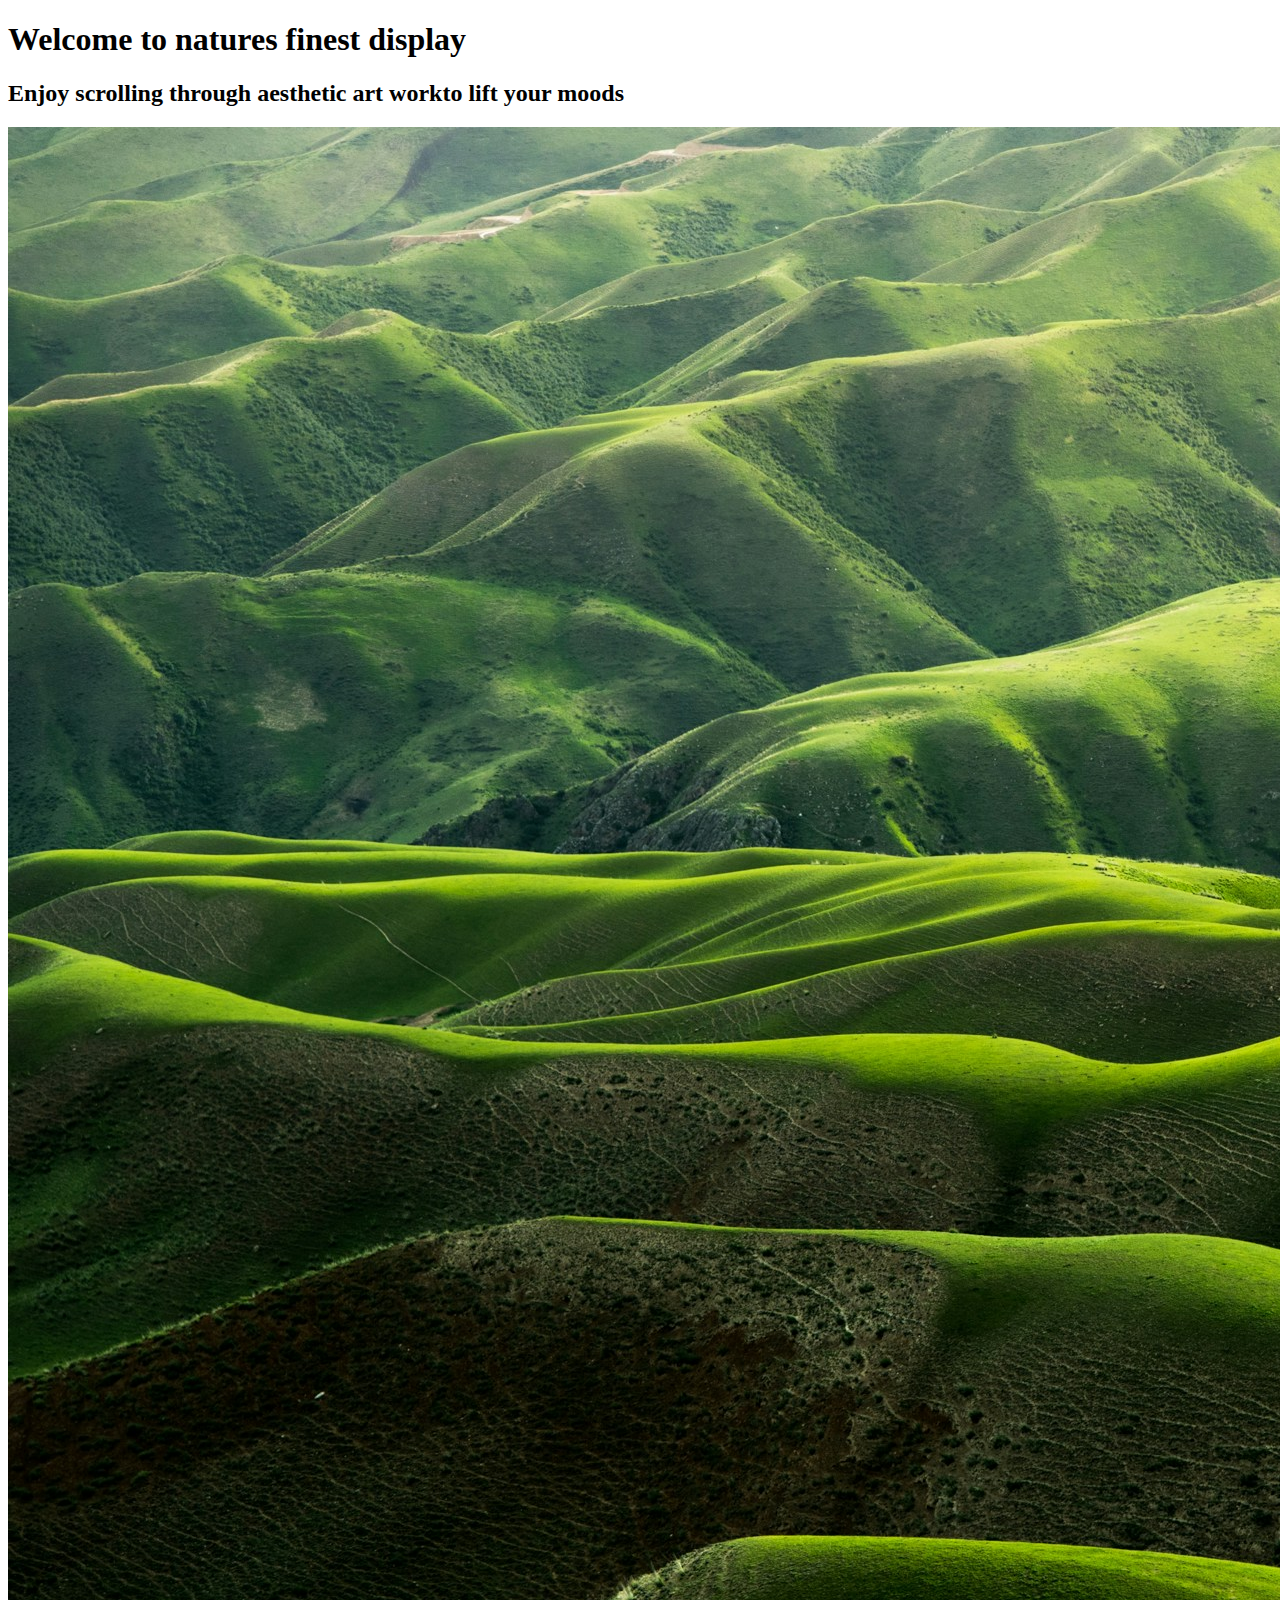
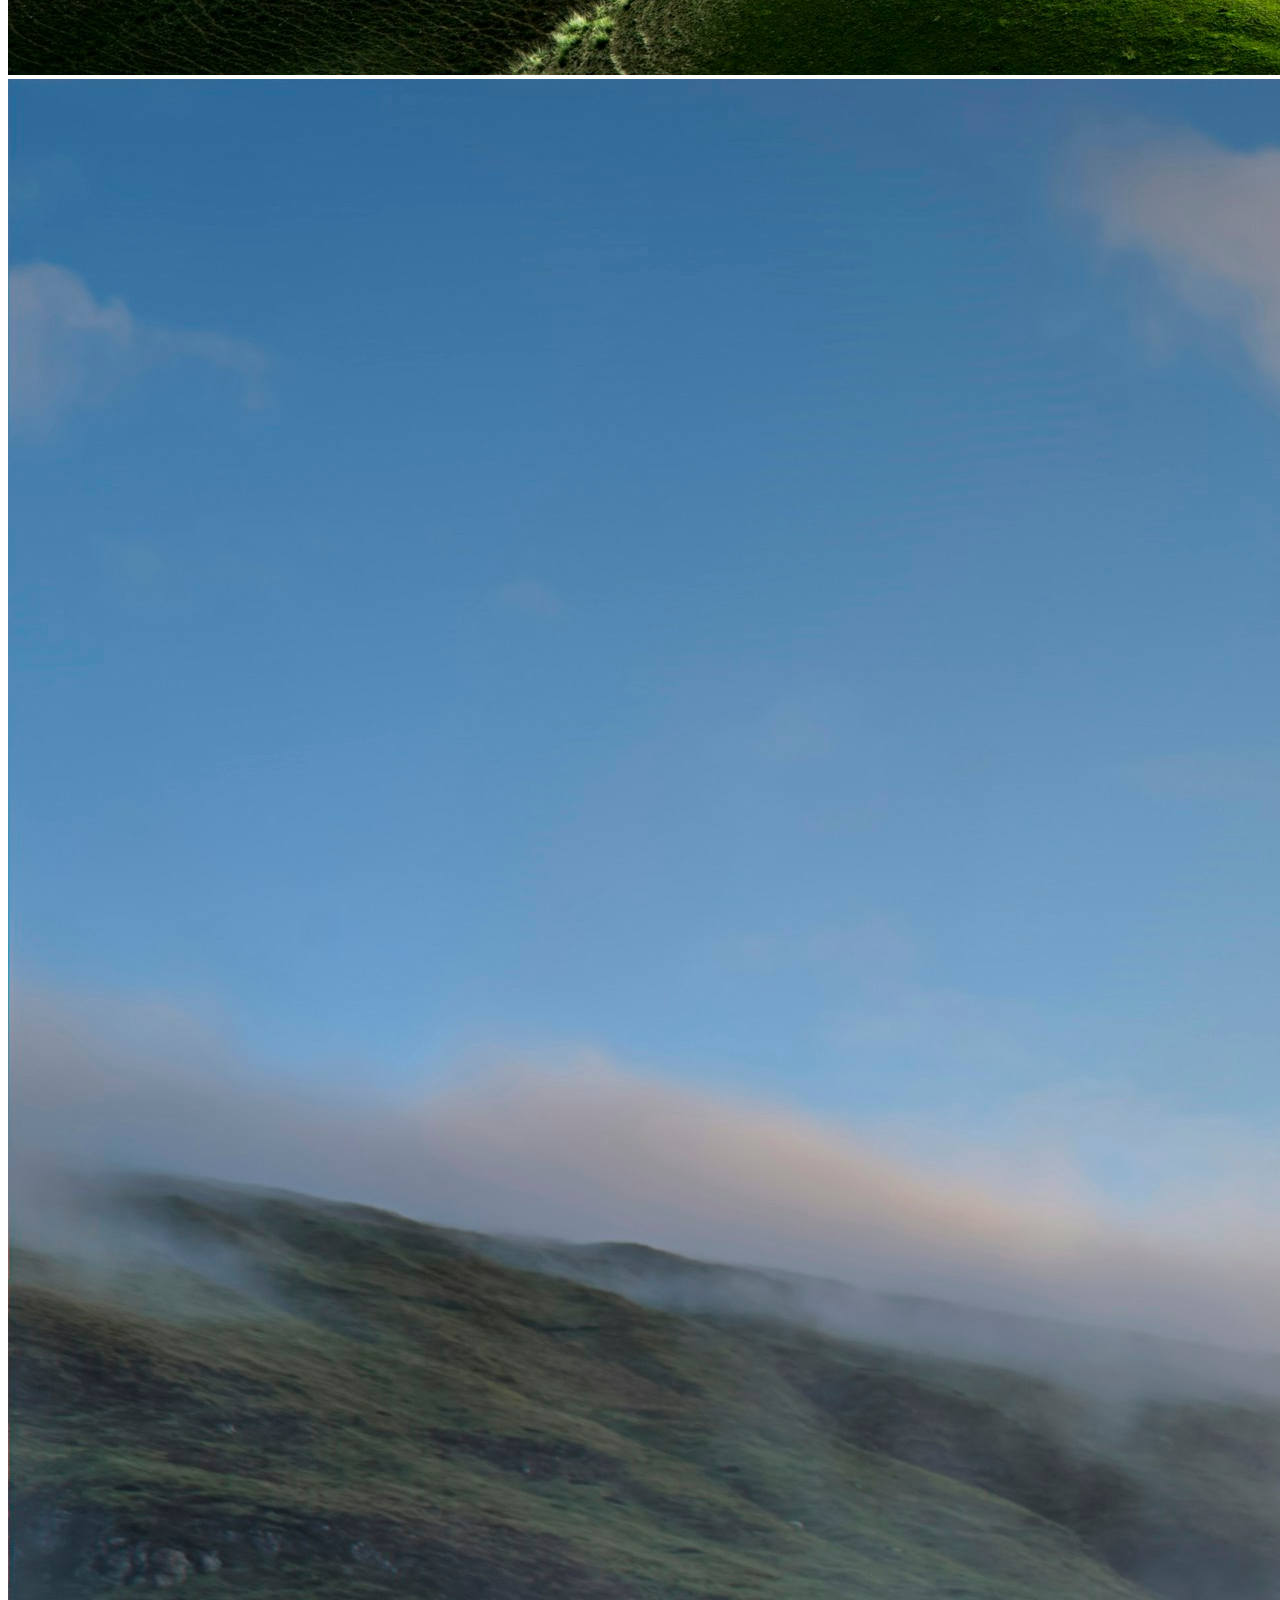
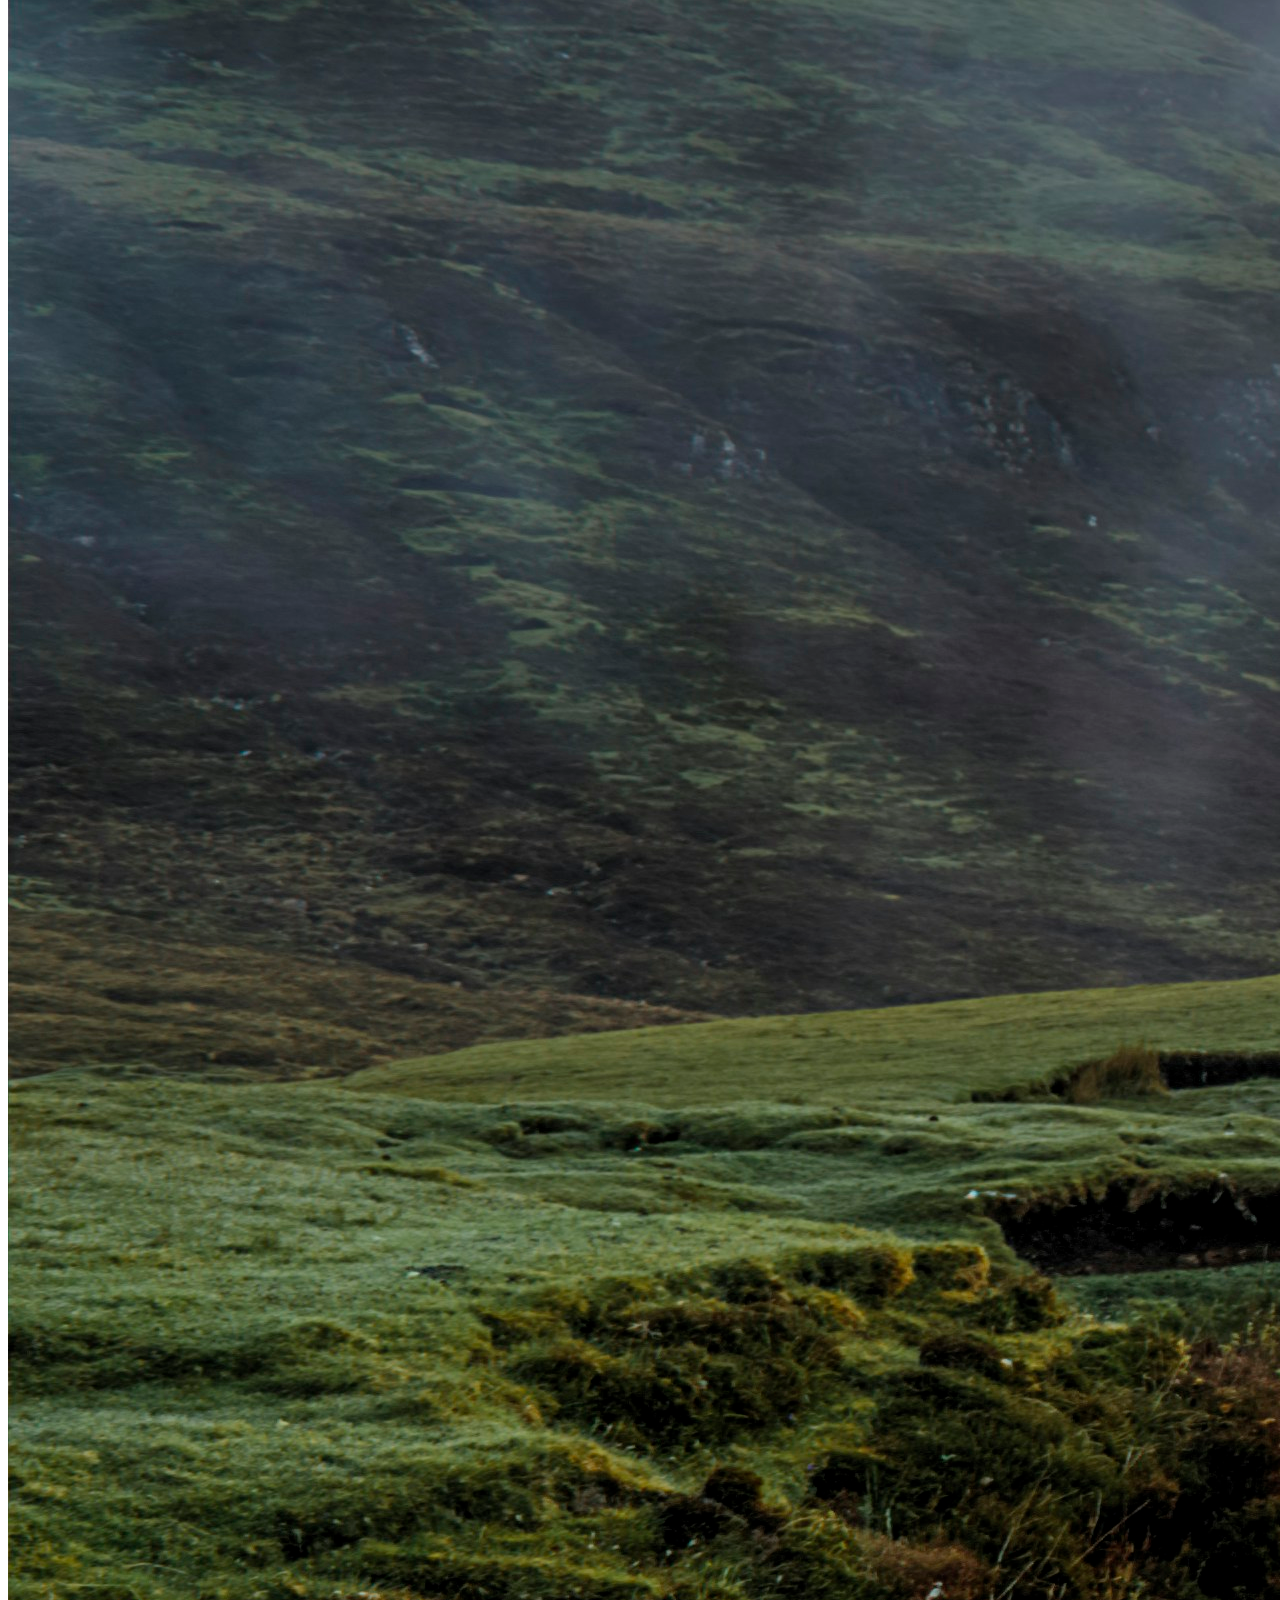
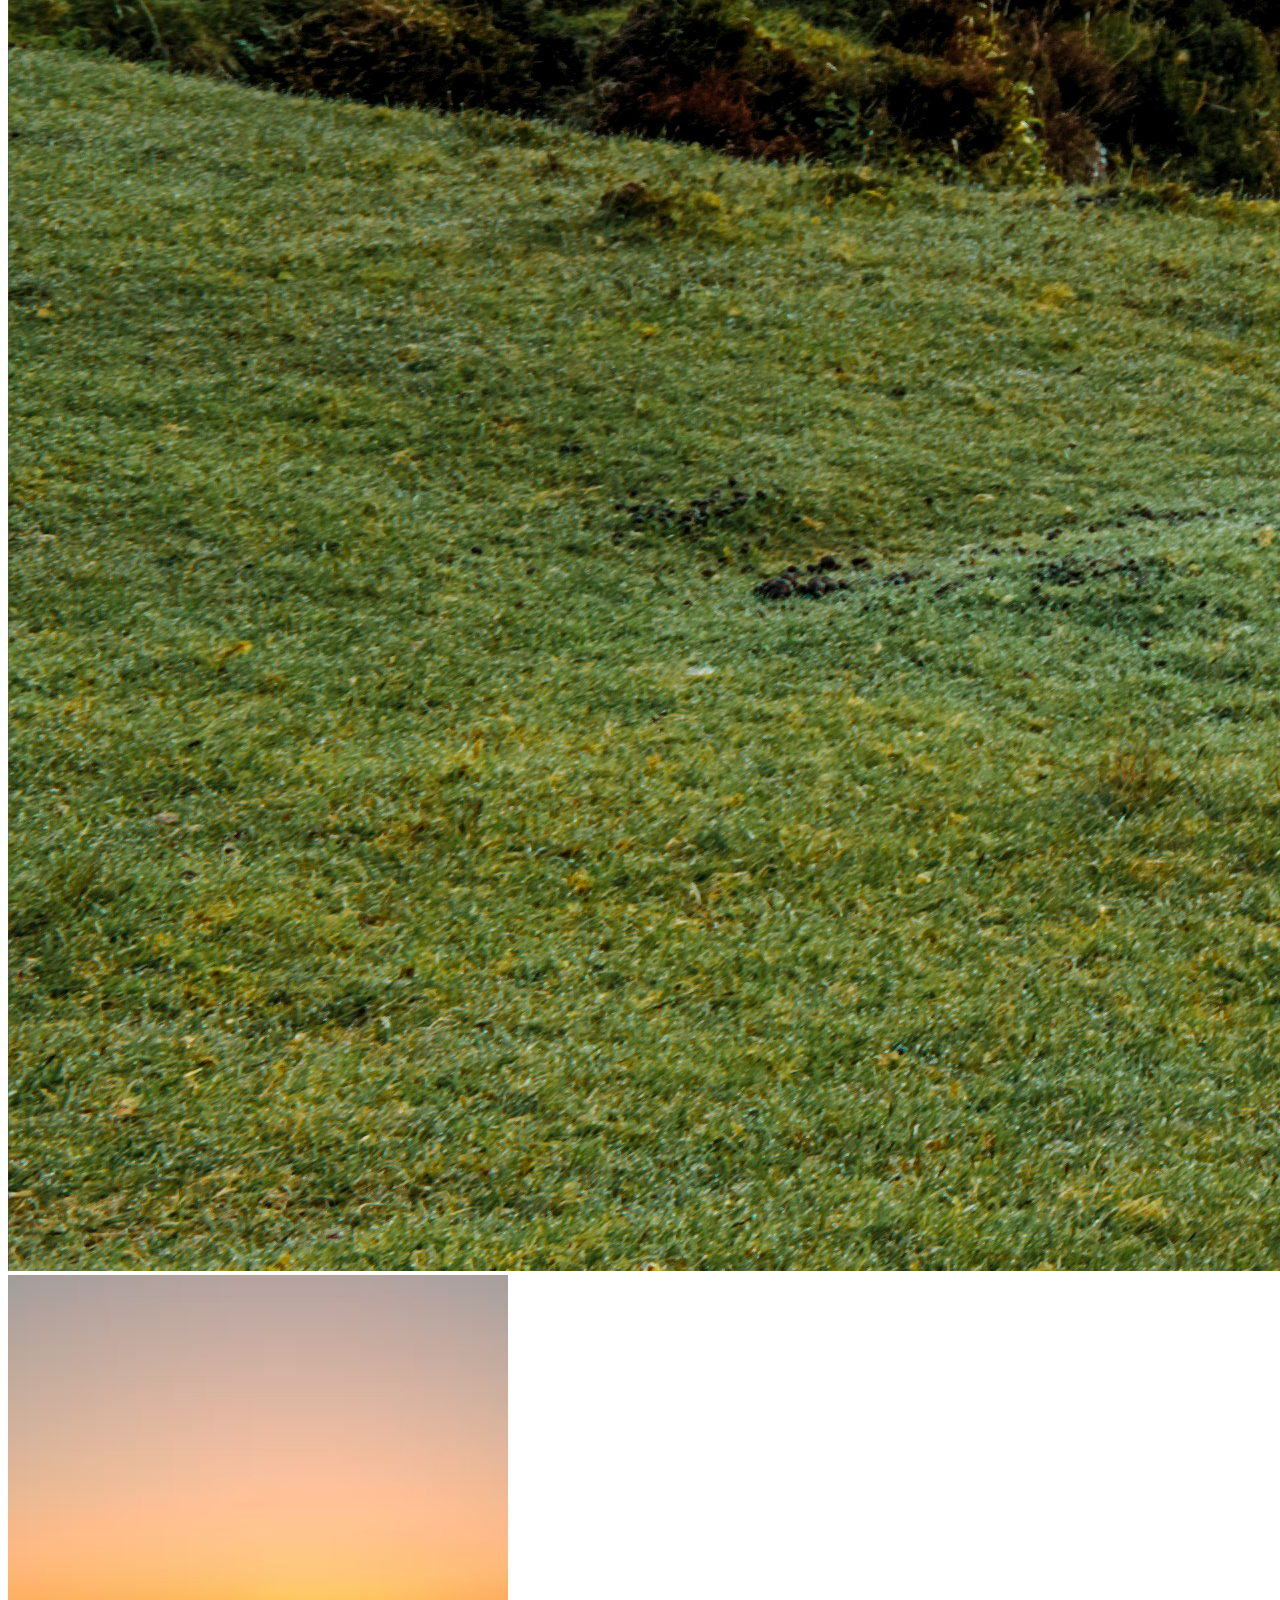
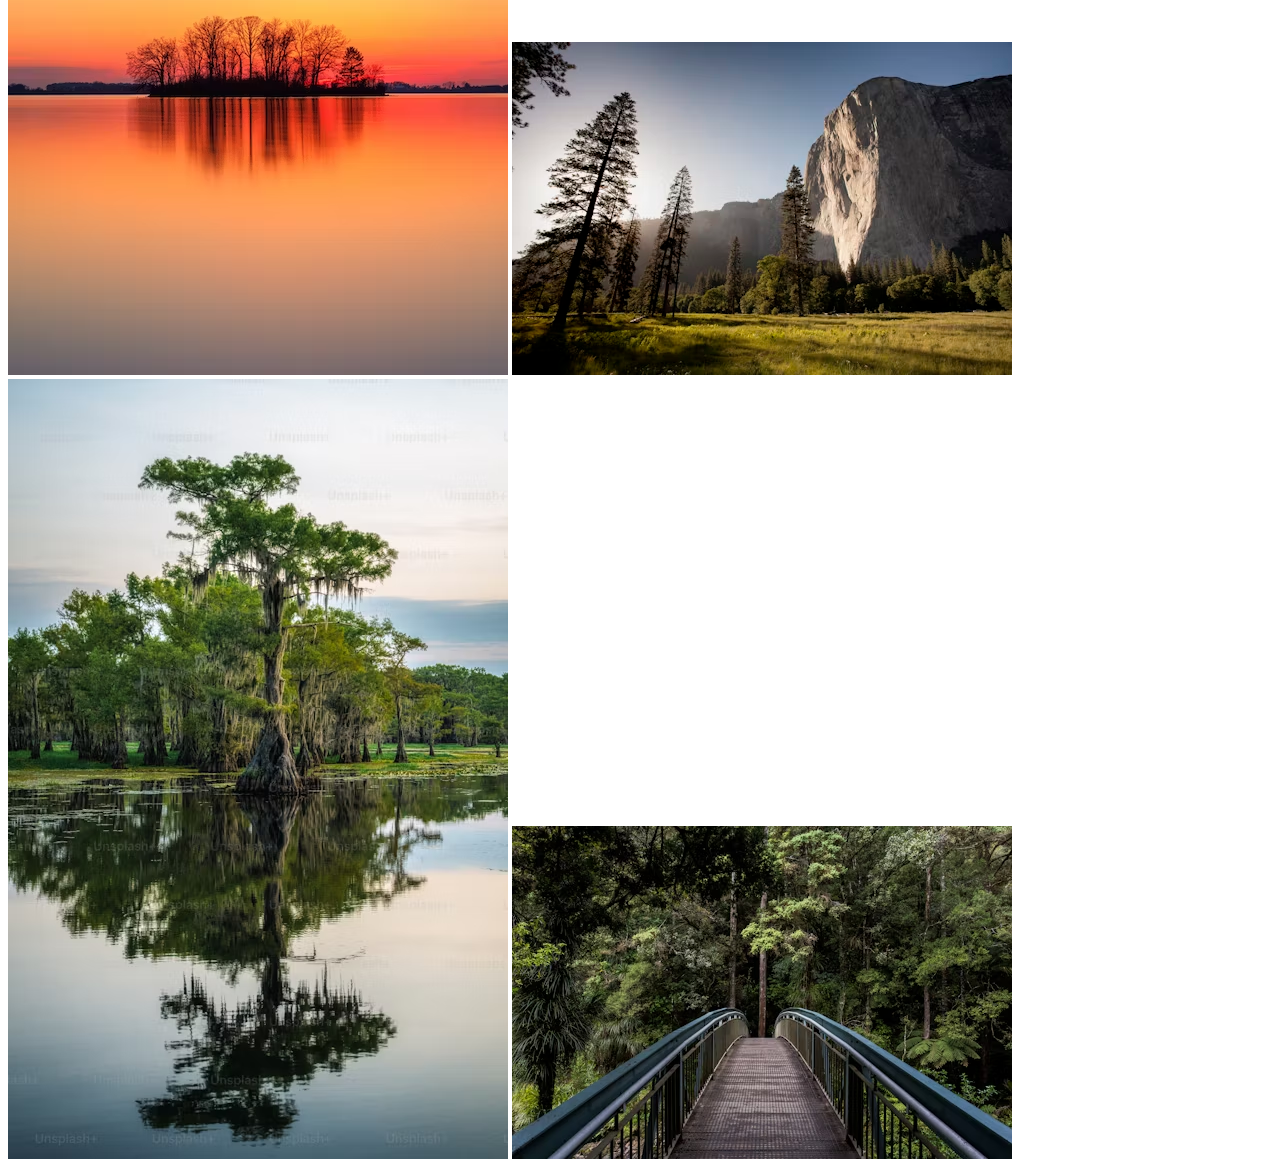
==== gallery.html @ 020b6b97 "added 6 nature images in the gallery page" ====
<!DOCTYPE html>
<html lang="en">
<head>
    <meta charset="UTF-8">
    <meta name="viewport" content="width=device-width, initial-scale=1.0">
    <title>Document</title>
</head>
<body>
    <h1>Welcome to natures finest display</h1>
    <h2>Enjoy scrolling through aesthetic art workto lift your moods</h2>
    <div class="gallery">
        <img src="images/nature.jpeg" alt="">
        <img src="images/nature1.jpeg" alt="">
        <img src="images/nature2.png" alt="">
        <img src="images/nature3.png" alt="">
        <img src="images/nature4.png" alt="">
        <img src="images/nature5.png" alt="">
    </div>
</body>
</html>
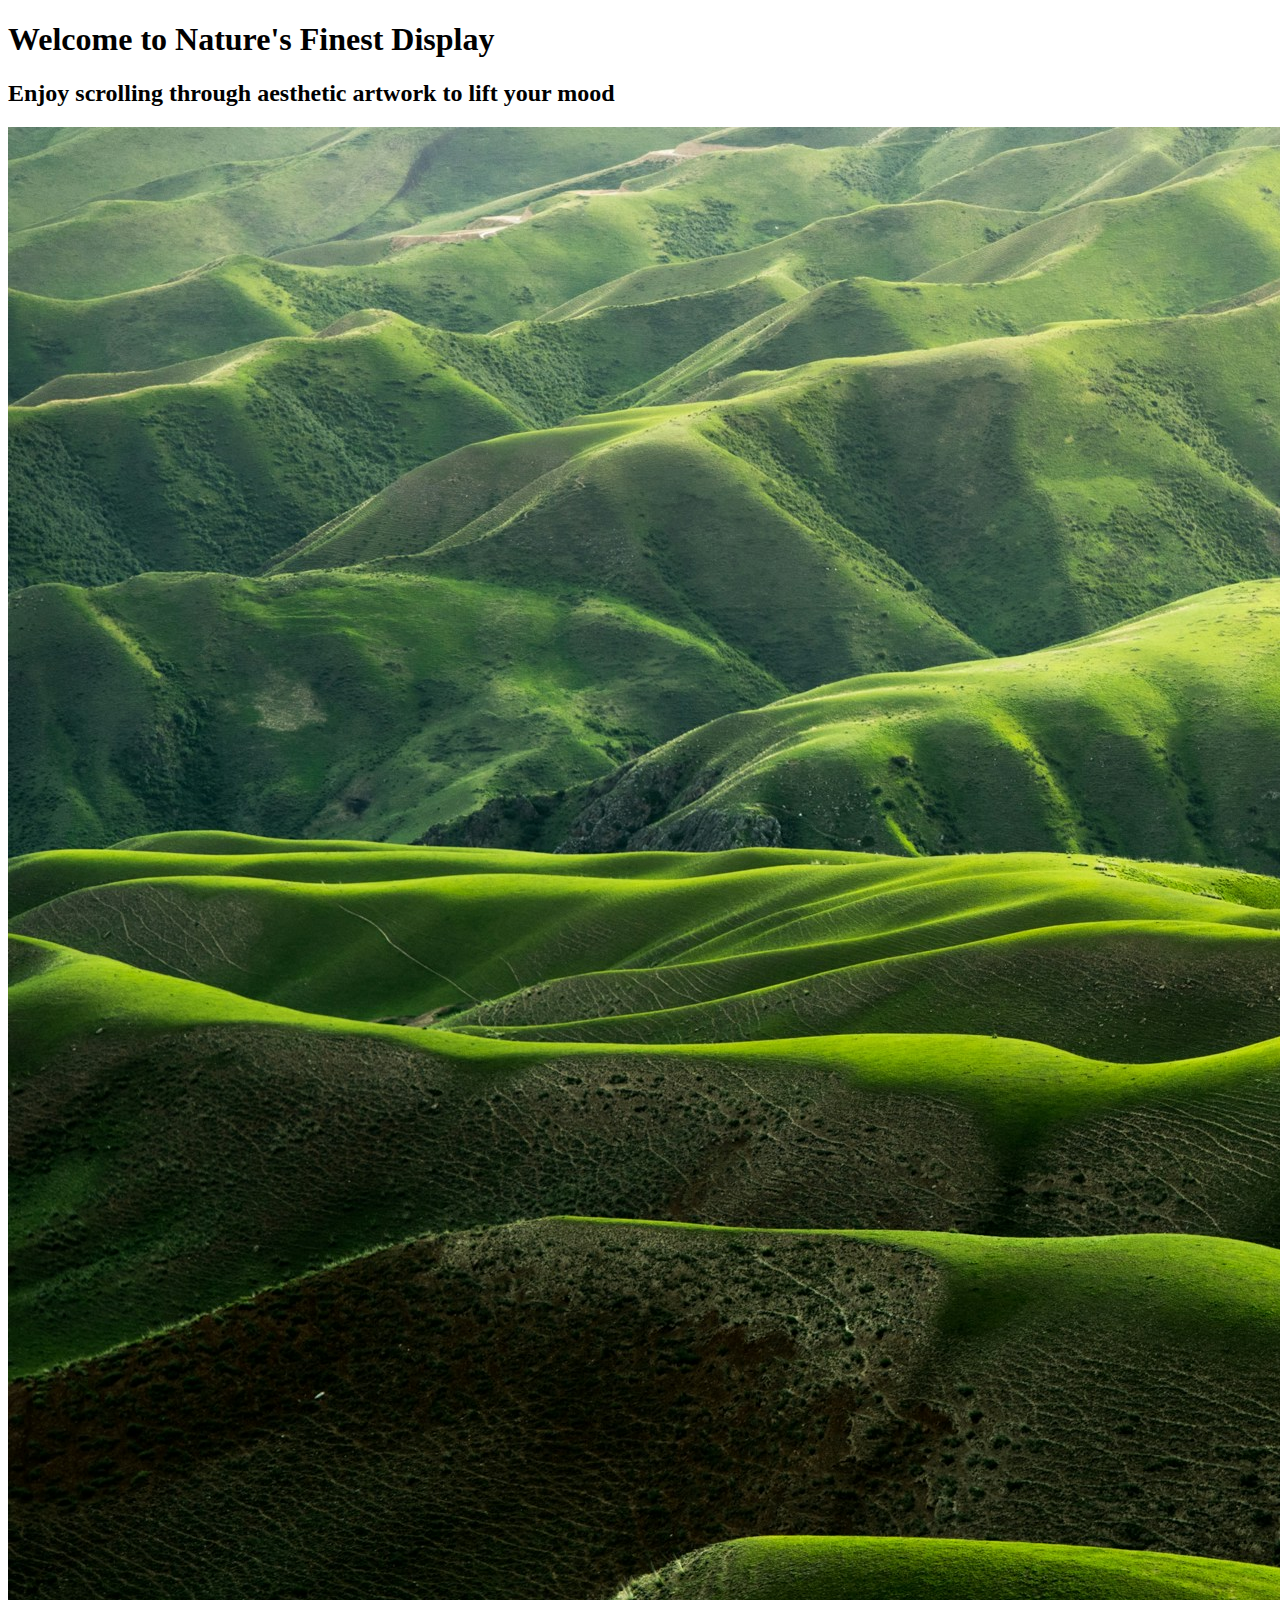
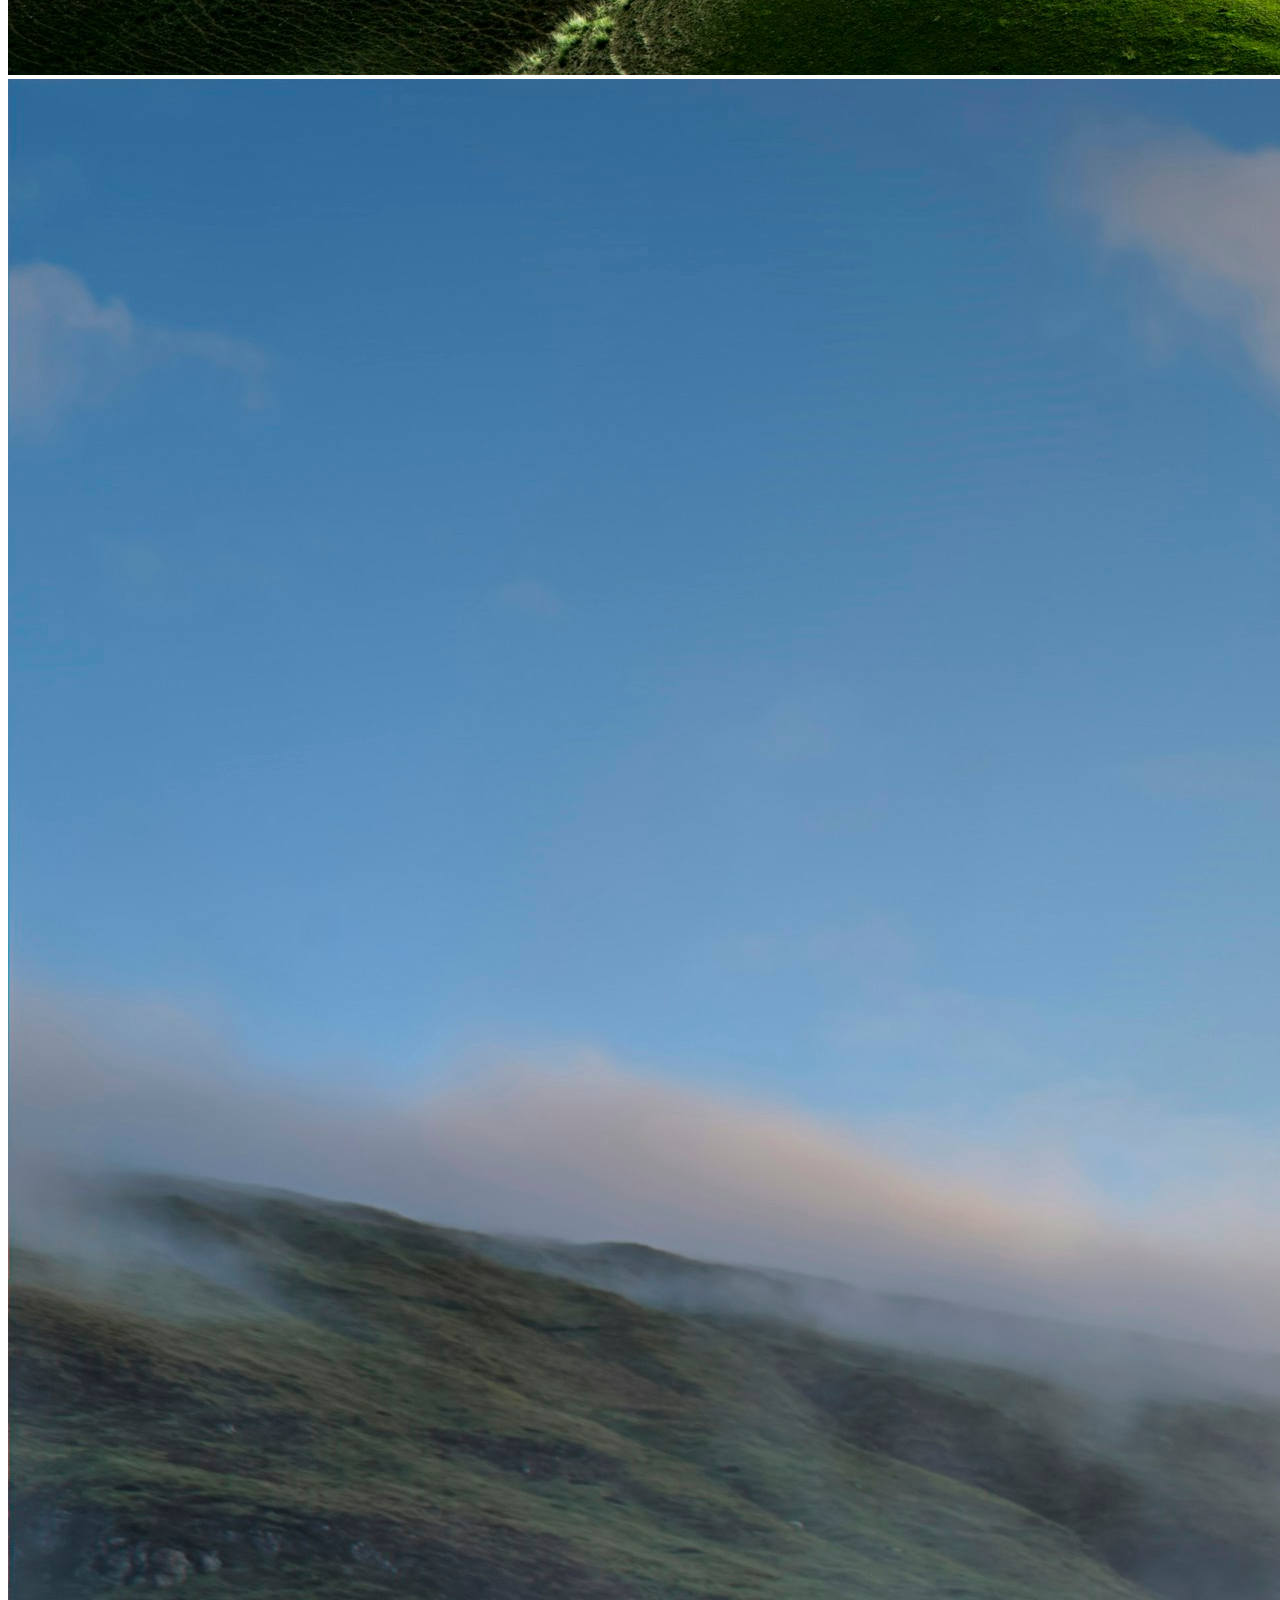
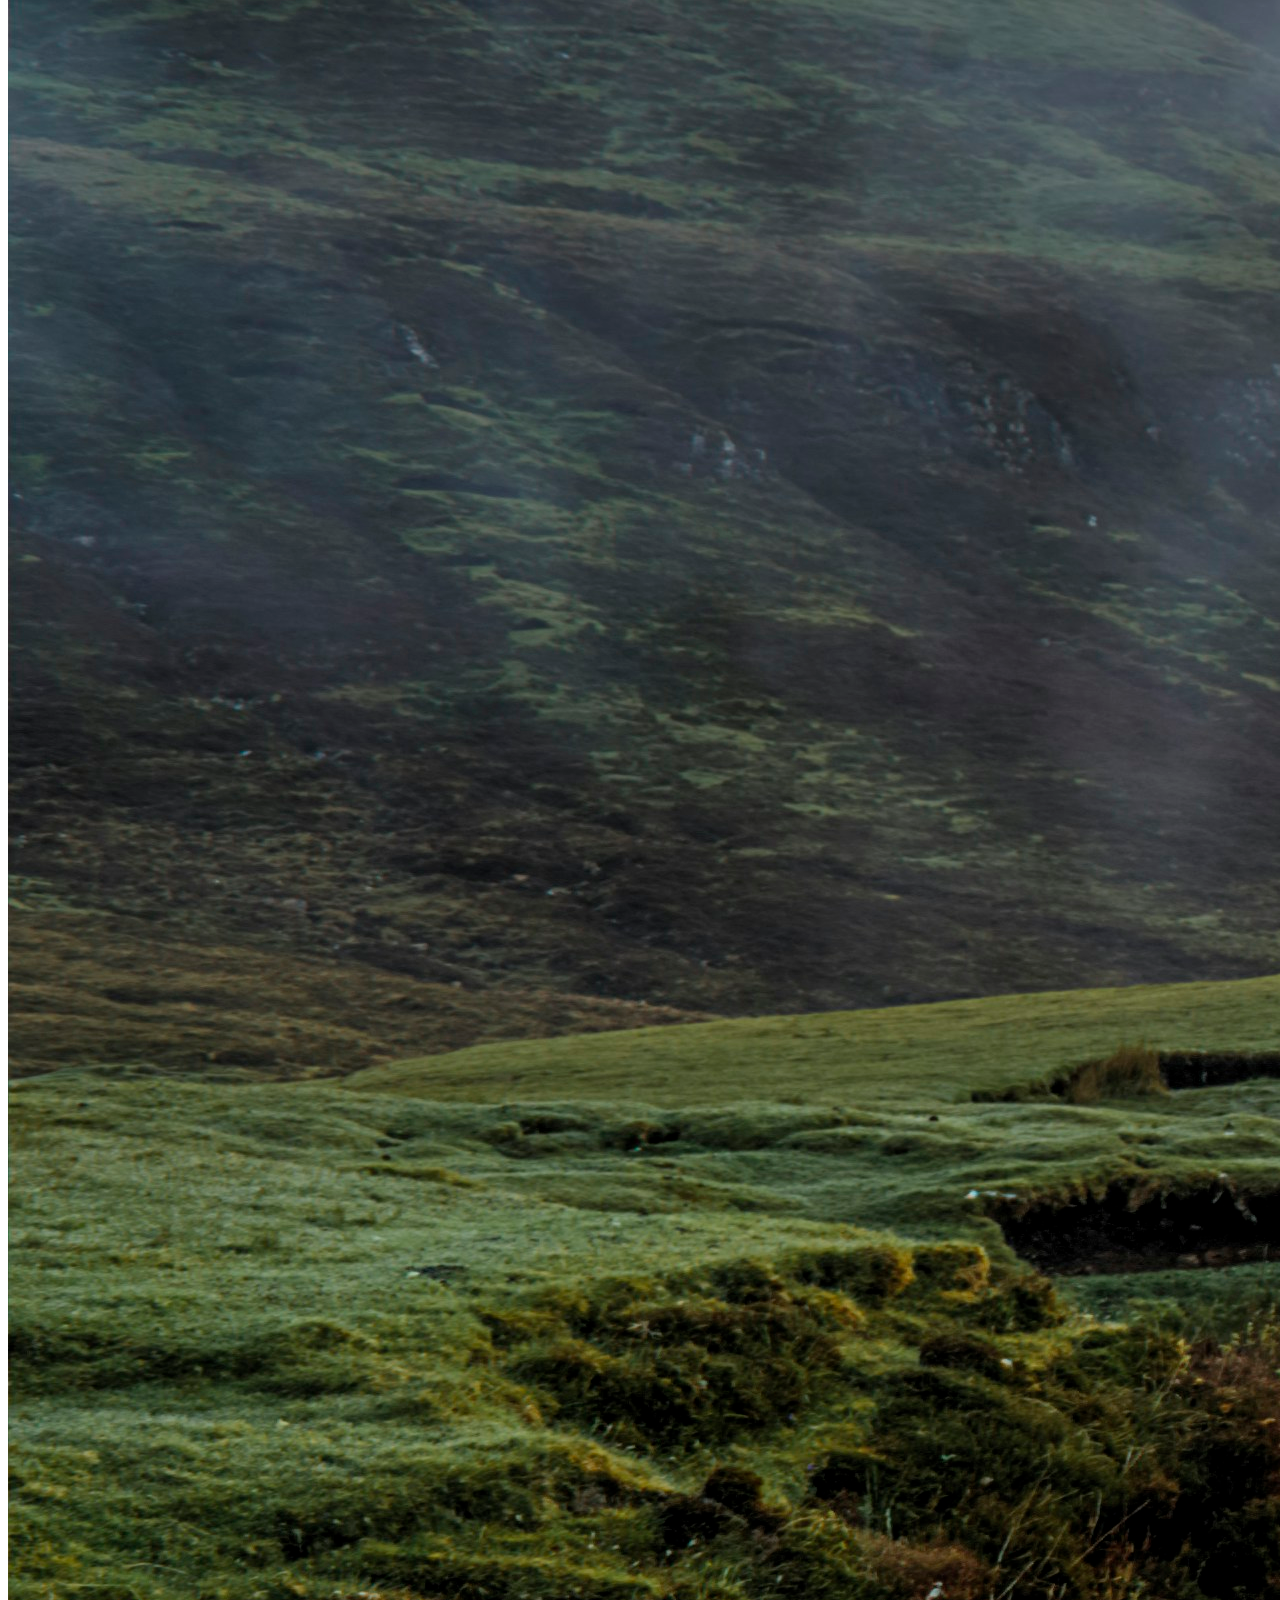
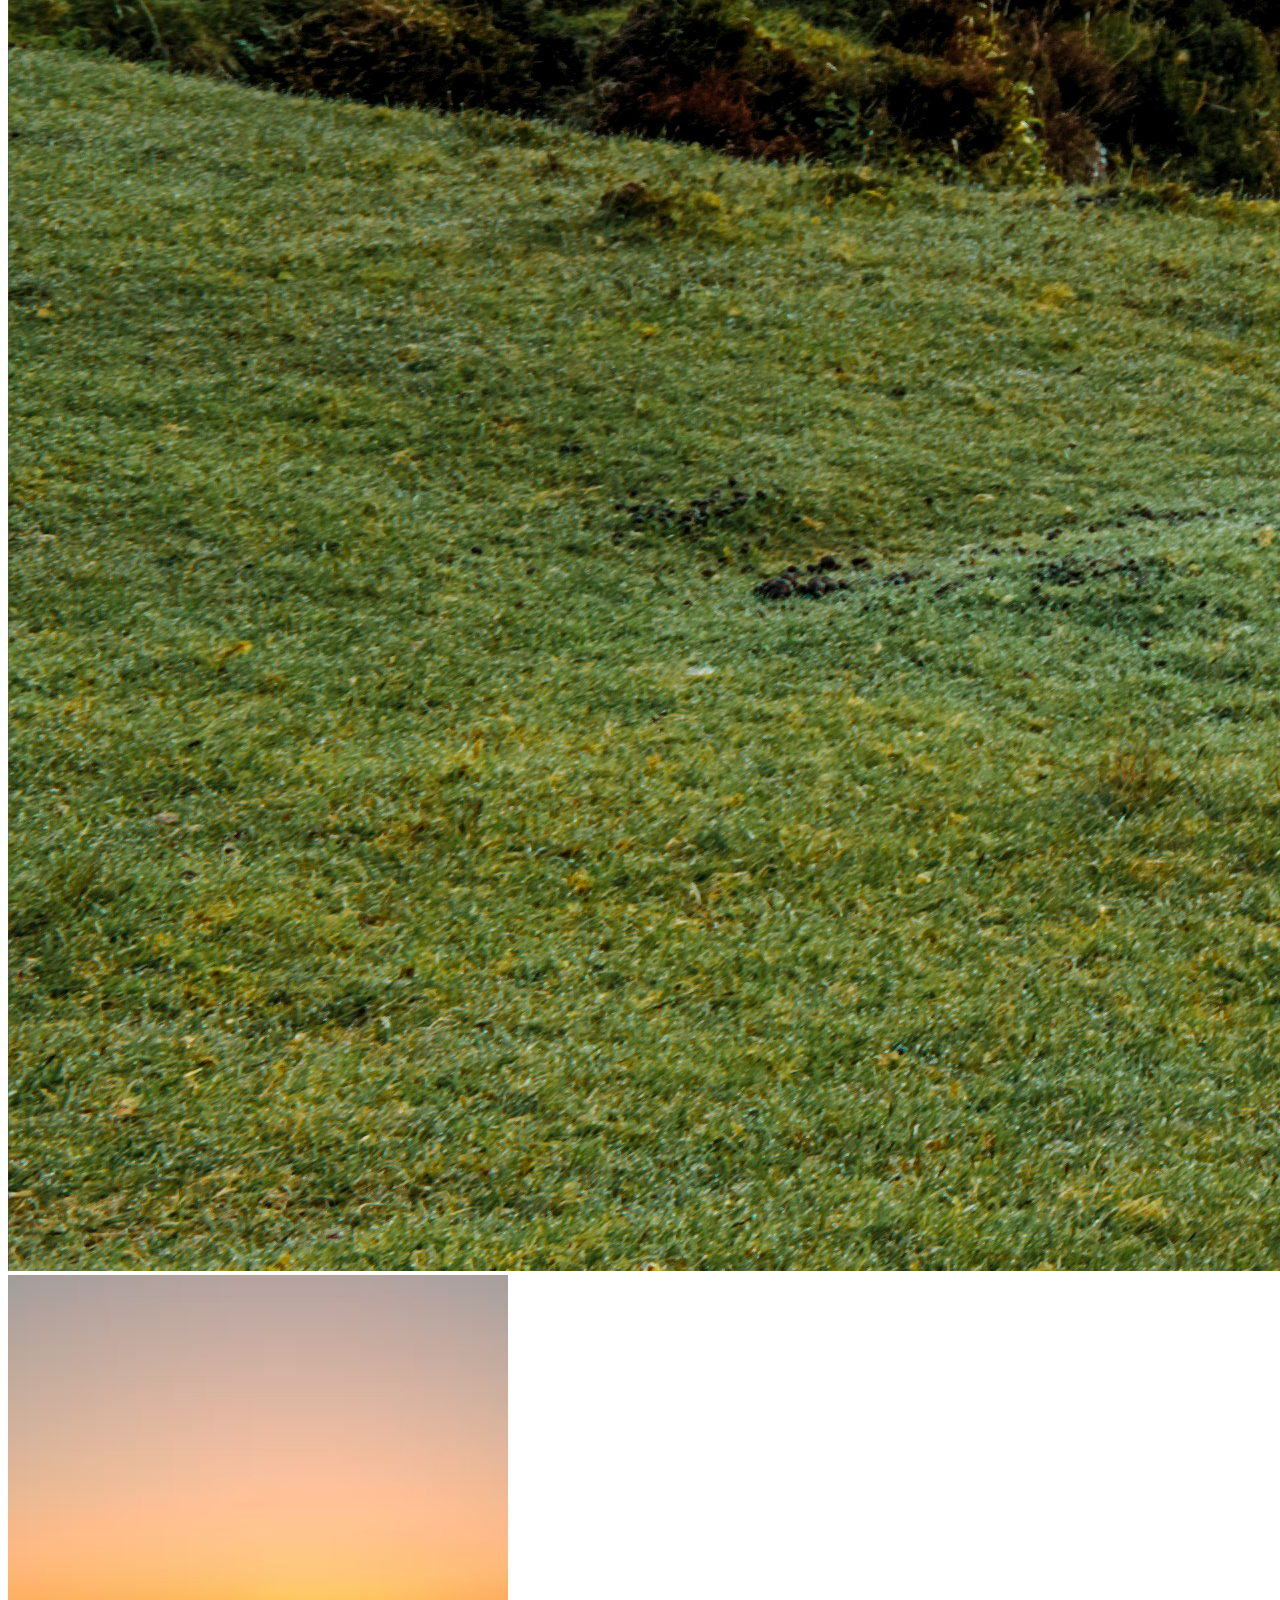
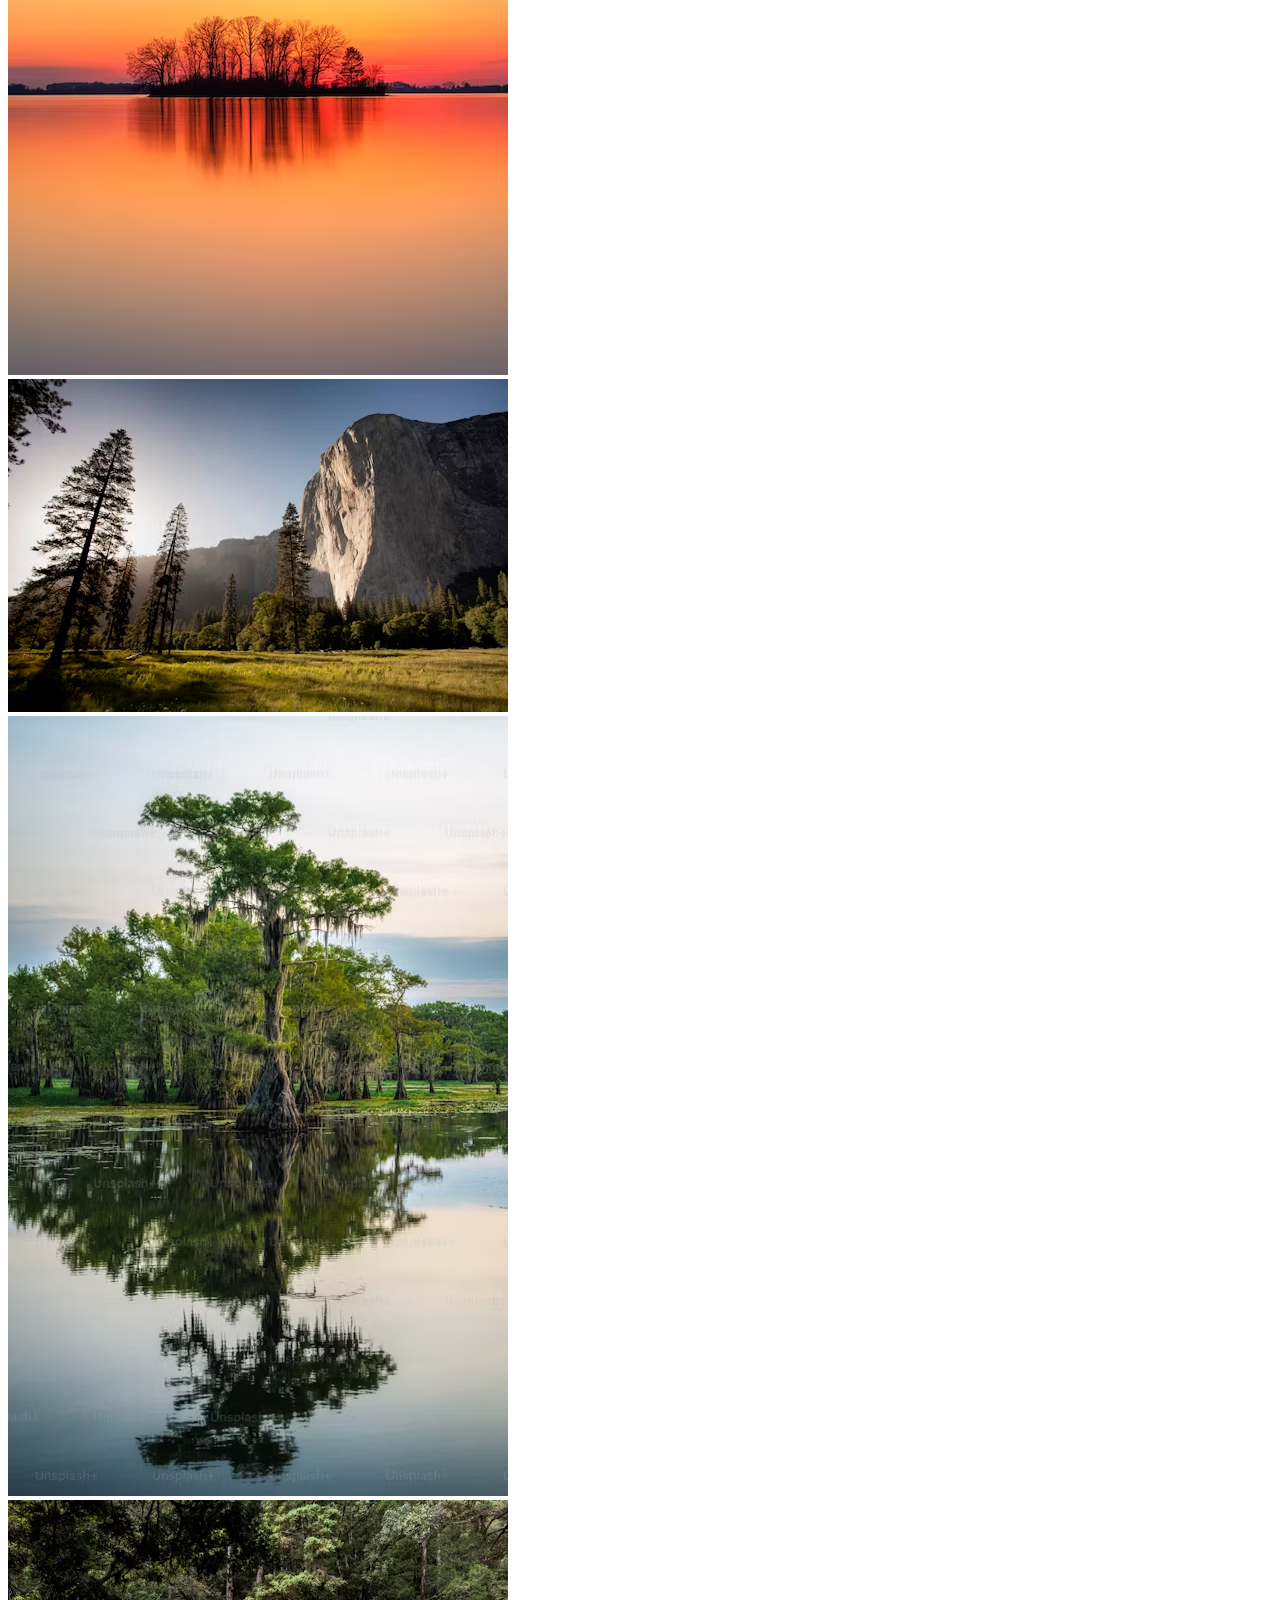
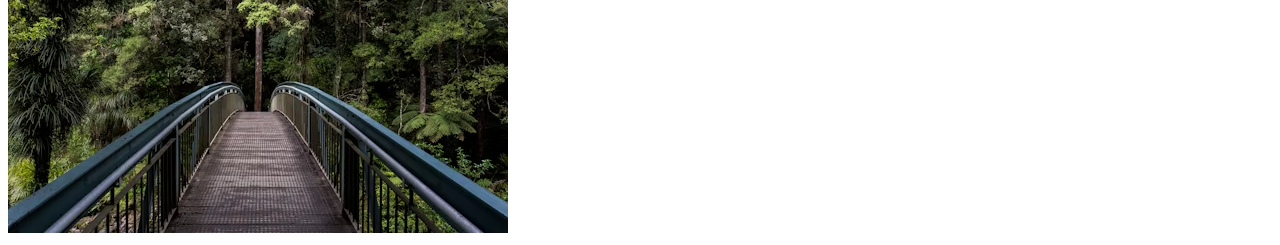
==== commit 796b8467: "added imagers for the gallery section" ====
--- a/gallery.html
+++ b/gallery.html
@@ -4,17 +4,27 @@
     <meta charset="UTF-8">
     <meta name="viewport" content="width=device-width, initial-scale=1.0">
     <title>Document</title>
+    <link rel="stylesheet" href="styles/gallery.css">
 </head>
 <body>
-    <h1>Welcome to natures finest display</h1>
-    <h2>Enjoy scrolling through aesthetic art workto lift your moods</h2>
-    <div class="gallery">
-        <img src="images/nature.jpeg" alt="">
-        <img src="images/nature1.jpeg" alt="">
-        <img src="images/nature2.png" alt="">
-        <img src="images/nature3.png" alt="">
-        <img src="images/nature4.png" alt="">
-        <img src="images/nature5.png" alt="">
+    <script>
+        fetch('navbar.html')
+            .then(response => response.text())
+            .then(data => {
+                document.getElementById('navbar-placeholder').innerHTML = data;
+            });
+    </script>
+    <div class="carousel-container">
+        <h1>Welcome to Nature's Finest Display</h1>
+        <h2>Enjoy scrolling through aesthetic artwork to lift your mood</h2>
+        <div class="carousel">
+            <div class="slide"><img src="images/nature.jpeg" alt=""></div>
+            <div class="slide"><img src="images/nature1.jpeg" alt=""></div>
+            <div class="slide"><img src="images/nature2.png" alt=""></div>
+            <div class="slide"><img src="images/nature3.png" alt=""></div>
+            <div class="slide"><img src="images/nature4.png" alt=""></div>
+            <div class="slide"><img src="images/nature5.png" alt=""></div>
+        </div>
     </div>
 </body>
 </html>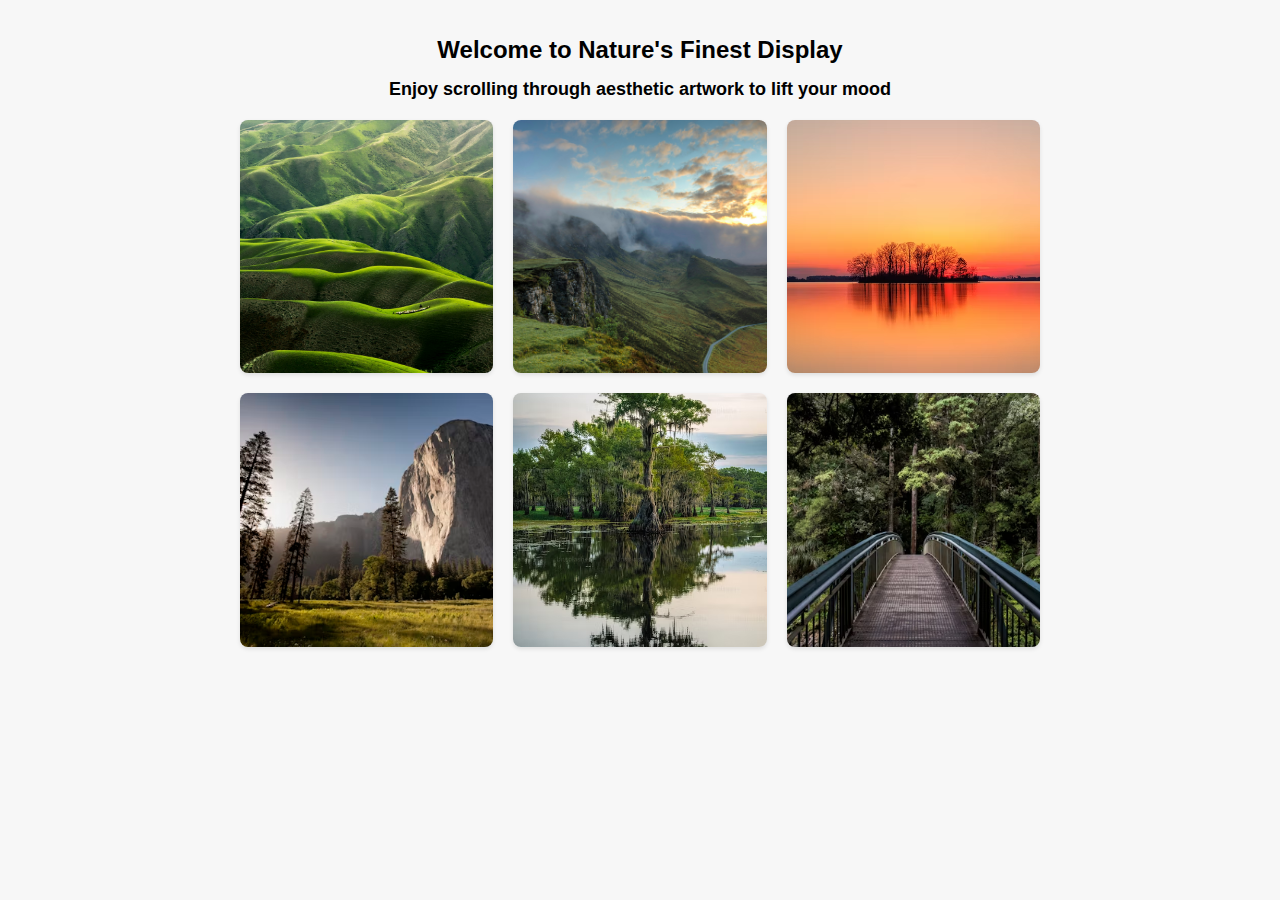
==== commit 0fd95271: "styled the gallery page" ====
--- a/gallery.html
+++ b/gallery.html
@@ -7,23 +7,16 @@
     <link rel="stylesheet" href="styles/gallery.css">
 </head>
 <body>
-    <script>
-        fetch('navbar.html')
-            .then(response => response.text())
-            .then(data => {
-                document.getElementById('navbar-placeholder').innerHTML = data;
-            });
-    </script>
-    <div class="carousel-container">
-        <h1>Welcome to Nature's Finest Display</h1>
-        <h2>Enjoy scrolling through aesthetic artwork to lift your mood</h2>
-        <div class="carousel">
-            <div class="slide"><img src="images/nature.jpeg" alt=""></div>
-            <div class="slide"><img src="images/nature1.jpeg" alt=""></div>
-            <div class="slide"><img src="images/nature2.png" alt=""></div>
-            <div class="slide"><img src="images/nature3.png" alt=""></div>
-            <div class="slide"><img src="images/nature4.png" alt=""></div>
-            <div class="slide"><img src="images/nature5.png" alt=""></div>
+    <div class="gallery-container">
+        <h1 class="gallery-title">Welcome to Nature's Finest Display</h1>
+        <h2 class="gallery-subtitle">Enjoy scrolling through aesthetic artwork to lift your mood</h2>
+        <div class="photo-grid">
+            <div class="photo"><img src="images/nature.jpeg" alt=""></div>
+            <div class="photo"><img src="images/nature1.jpeg" alt=""></div>
+            <div class="photo"><img src="images/nature2.png" alt=""></div>
+            <div class="photo"><img src="images/nature3.png" alt=""></div>
+            <div class="photo"><img src="images/nature4.png" alt=""></div>
+            <div class="photo"><img src="images/nature5.png" alt=""></div>
         </div>
     </div>
 </body>
--- a/styles/gallery.css
+++ b/styles/gallery.css
@@ -0,0 +1,59 @@
+body {
+    font-family: Arial, sans-serif;
+    margin: 0;
+    padding: 0;
+    background-color: #f7f7f7;
+}
+
+.gallery-container {
+    max-width: 800px;
+    margin: 0 auto;
+    padding: 20px;
+}
+
+.gallery-title {
+    text-align: center;
+    margin-bottom: 10px;
+    font-size: 24px;
+}
+
+.gallery-subtitle {
+    text-align: center;
+    margin-bottom: 20px;
+    font-size: 18px;
+}
+
+.photo-grid {
+    display: grid;
+    grid-template-columns: repeat(3, 1fr);
+    gap: 20px;
+}
+
+.photo {
+    overflow: hidden;
+    border-radius: 8px;
+    box-shadow: 0 2px 4px rgba(0, 0, 0, 0.1);
+    position: relative;
+    padding-top: 100%; /* 1:1 Aspect Ratio */
+}
+
+.photo img {
+    position: absolute;
+    top: 0;
+    left: 0;
+    width: 100%;
+    height: 100%;
+    object-fit: cover;
+}
+
+@media screen and (max-width: 600px) {
+    .photo-grid {
+        grid-template-columns: repeat(2, 1fr);
+    }
+}
+
+@media screen and (max-width: 400px) {
+    .photo-grid {
+        grid-template-columns: repeat(1, 1fr);
+    }
+}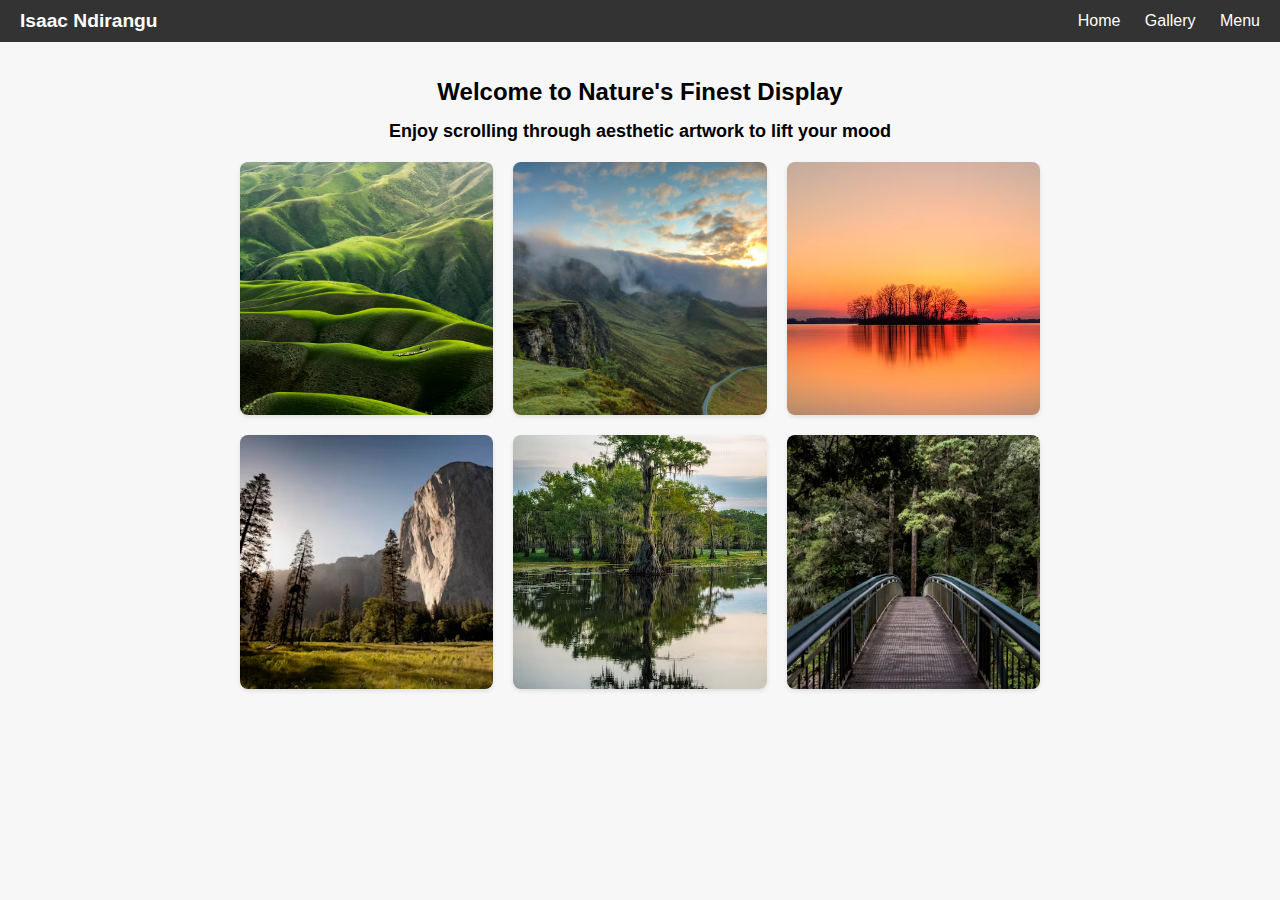
==== commit 590a6886: "linked navbar to the gallery page" ====
--- a/gallery.html
+++ b/gallery.html
@@ -7,6 +7,14 @@
     <link rel="stylesheet" href="styles/gallery.css">
 </head>
 <body>
+    <div id="navbar-placeholder"></div>
+    <script>
+        fetch('navbar.html')
+            .then(response => response.text())
+            .then(data => {
+                document.getElementById('navbar-placeholder').innerHTML = data;
+            });
+    </script>
     <div class="gallery-container">
         <h1 class="gallery-title">Welcome to Nature's Finest Display</h1>
         <h2 class="gallery-subtitle">Enjoy scrolling through aesthetic artwork to lift your mood</h2>
